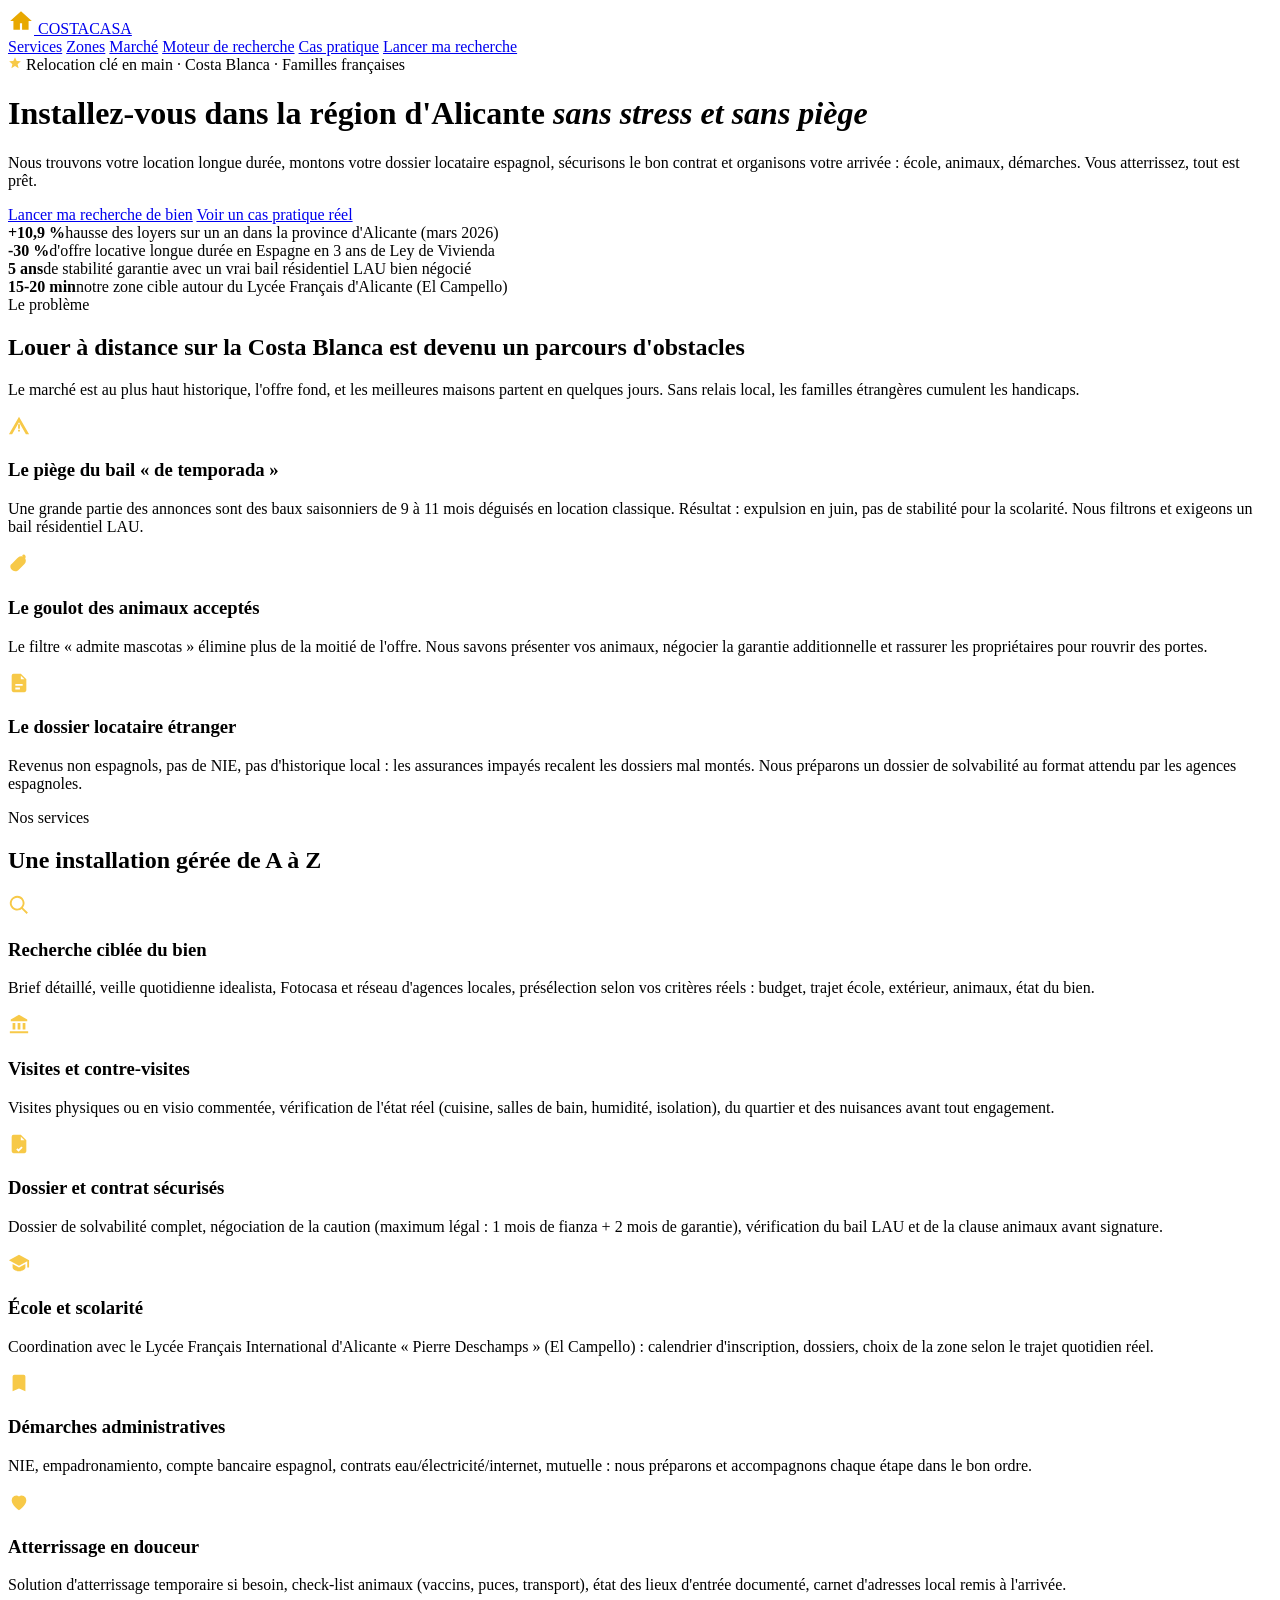
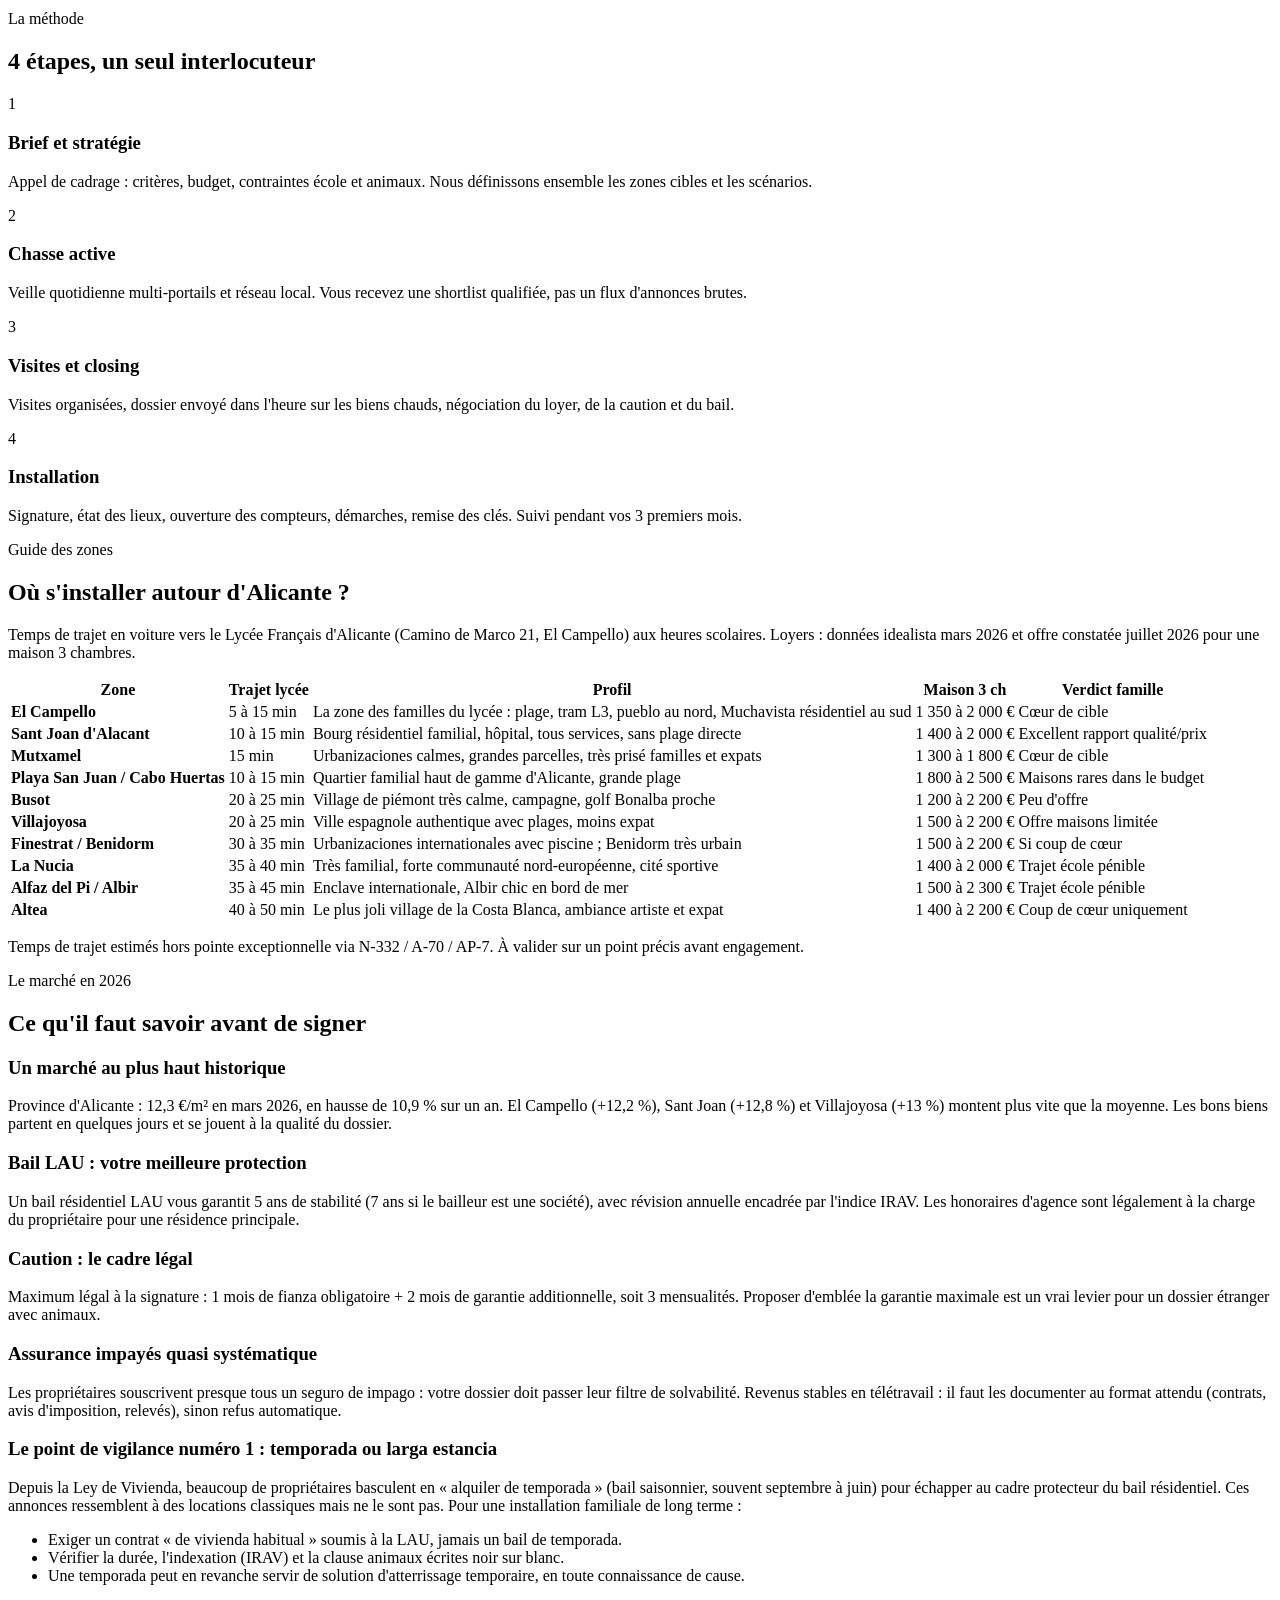
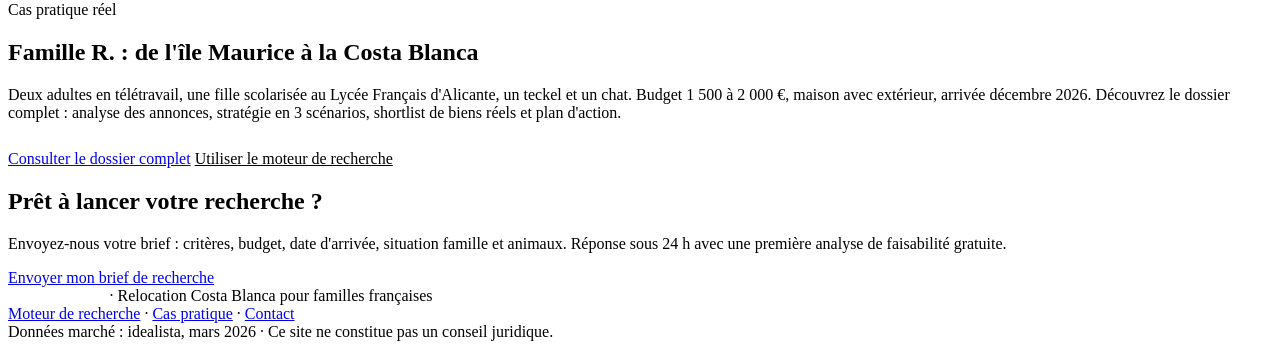
==== index.html @ 90f507fb "feat: index.html" ====
<!DOCTYPE html>
<html lang="fr">
<head>
<meta charset="UTF-8">
<meta name="viewport" content="width=device-width, initial-scale=1.0">
<title>Costa Casa · Relocation Alicante pour familles françaises</title>
<meta name="description" content="Agence de relocation sur la Costa Blanca : nous trouvons votre location longue durée dans la région d'Alicante et gérons votre installation de A à Z. Spécialistes des familles françaises et du Lycée Français d'Alicante.">
<link rel="preconnect" href="https://fonts.googleapis.com">
<link href="https://fonts.googleapis.com/css2?family=Inter:wght@400;500;600;700;800&display=swap" rel="stylesheet">
<link rel="stylesheet" href="styles.css">
<link rel="icon" href="data:image/svg+xml,<svg xmlns='http://www.w3.org/2000/svg' viewBox='0 0 24 24'><path fill='%23e8a800' d='M12 3 2 12h3v8h6v-6h2v6h6v-8h3z'/></svg>">
</head>
<body>

<nav>
  <div class="container nav-inner">
    <a class="logo" href="index.html">
      <svg width="26" height="26" viewBox="0 0 24 24"><path fill="#e8a800" d="M12 3 2 12h3v8h6v-6h2v6h6v-8h3z"/></svg>
      COSTA<span>CASA</span>
    </a>
    <div class="nav-links">
      <a href="#services">Services</a>
      <a href="#zones">Zones</a>
      <a href="#marche">Marché</a>
      <a href="recherche.html">Moteur de recherche</a>
      <a href="dossier-raphael.html">Cas pratique</a>
      <a class="nav-cta" href="#contact">Lancer ma recherche</a>
    </div>
  </div>
</nav>

<header class="hero">
  <div class="container">
    <div class="hero-badge">
      <svg width="14" height="14" viewBox="0 0 24 24" fill="#f7c948"><path d="M12 2 9.1 8.6 2 9.2l5.5 4.8L5.8 21 12 17.3 18.2 21l-1.7-7 5.5-4.8-7.1-.6z"/></svg>
      Relocation clé en main · Costa Blanca · Familles françaises
    </div>
    <h1>Installez-vous dans la région d'Alicante <em>sans stress et sans piège</em></h1>
    <p class="lead">Nous trouvons votre location longue durée, montons votre dossier locataire espagnol, sécurisons le bon contrat et organisons votre arrivée : école, animaux, démarches. Vous atterrissez, tout est prêt.</p>
    <div class="hero-ctas">
      <a class="btn btn-gold" href="#contact">Lancer ma recherche de bien</a>
      <a class="btn btn-ghost" href="dossier-raphael.html">Voir un cas pratique réel</a>
    </div>
    <div class="hero-stats">
      <div class="stat"><b>+10,9 %</b><span>hausse des loyers sur un an dans la province d'Alicante (mars 2026)</span></div>
      <div class="stat"><b>-30 %</b><span>d'offre locative longue durée en Espagne en 3 ans de Ley de Vivienda</span></div>
      <div class="stat"><b>5 ans</b><span>de stabilité garantie avec un vrai bail résidentiel LAU bien négocié</span></div>
      <div class="stat"><b>15-20 min</b><span>notre zone cible autour du Lycée Français d'Alicante (El Campello)</span></div>
    </div>
  </div>
</header>

<section id="probleme">
  <div class="container">
    <span class="section-tag">Le problème</span>
    <h2 class="section-title">Louer à distance sur la Costa Blanca est devenu un parcours d'obstacles</h2>
    <p class="section-sub">Le marché est au plus haut historique, l'offre fond, et les meilleures maisons partent en quelques jours. Sans relais local, les familles étrangères cumulent les handicaps.</p>
    <div class="grid-3">
      <div class="card">
        <div class="icon"><svg width="22" height="22" viewBox="0 0 24 24" fill="#f7c948"><path d="M12 2 1 21h22zm0 6 7.5 13h-15zM11 10v5h2v-5zm0 6v2h2v-2z"/></svg></div>
        <h3>Le piège du bail « de temporada »</h3>
        <p>Une grande partie des annonces sont des baux saisonniers de 9 à 11 mois déguisés en location classique. Résultat : expulsion en juin, pas de stabilité pour la scolarité. Nous filtrons et exigeons un bail résidentiel LAU.</p>
      </div>
      <div class="card">
        <div class="icon"><svg width="22" height="22" viewBox="0 0 24 24" fill="#f7c948"><path d="M4.5 12.5 3 14c-1.5 3 1 7 5 7 2 0 3-1 4-2l6-6c2-2 2-5 0-7s-5-2-7 0l-1.2 1.2M18 8s2-2 1-4c-.7-1.4-2.5-1.5-3.5-.5"/><circle cx="6" cy="17" r="1.5"/></svg></div>
        <h3>Le goulot des animaux acceptés</h3>
        <p>Le filtre « admite mascotas » élimine plus de la moitié de l'offre. Nous savons présenter vos animaux, négocier la garantie additionnelle et rassurer les propriétaires pour rouvrir des portes.</p>
      </div>
      <div class="card">
        <div class="icon"><svg width="22" height="22" viewBox="0 0 24 24" fill="#f7c948"><path d="M14 2H6a2 2 0 0 0-2 2v16a2 2 0 0 0 2 2h12a2 2 0 0 0 2-2V8zm0 2 4 4h-4zM8 13h8v2H8zm0 4h5v2H8z"/></svg></div>
        <h3>Le dossier locataire étranger</h3>
        <p>Revenus non espagnols, pas de NIE, pas d'historique local : les assurances impayés recalent les dossiers mal montés. Nous préparons un dossier de solvabilité au format attendu par les agences espagnoles.</p>
      </div>
    </div>
  </div>
</section>

<section id="services" class="alt">
  <div class="container">
    <span class="section-tag">Nos services</span>
    <h2 class="section-title">Une installation gérée de A à Z</h2>
    <div class="grid-3">
      <div class="card">
        <div class="icon"><svg width="22" height="22" viewBox="0 0 24 24" fill="#f7c948"><path d="M10 2a8 8 0 1 0 4.9 14.3l5.4 5.4 1.4-1.4-5.4-5.4A8 8 0 0 0 10 2m0 2a6 6 0 1 1 0 12 6 6 0 0 1 0-12"/></svg></div>
        <h3>Recherche ciblée du bien</h3>
        <p>Brief détaillé, veille quotidienne idealista, Fotocasa et réseau d'agences locales, présélection selon vos critères réels : budget, trajet école, extérieur, animaux, état du bien.</p>
      </div>
      <div class="card">
        <div class="icon"><svg width="22" height="22" viewBox="0 0 24 24" fill="#f7c948"><path d="M12 2 3 7v2h18V7zm-7 9v7h3v-7zm5.5 0v7h3v-7zM16 11v7h3v-7zM2 20v2h20v-2z"/></svg></div>
        <h3>Visites et contre-visites</h3>
        <p>Visites physiques ou en visio commentée, vérification de l'état réel (cuisine, salles de bain, humidité, isolation), du quartier et des nuisances avant tout engagement.</p>
      </div>
      <div class="card">
        <div class="icon"><svg width="22" height="22" viewBox="0 0 24 24" fill="#f7c948"><path d="M14 2H6a2 2 0 0 0-2 2v16a2 2 0 0 0 2 2h12a2 2 0 0 0 2-2V8zm2 14-4.5 4.5L9 18l1.4-1.4 1.1 1.1L14.6 14.6zM14 4l4 4h-4z"/></svg></div>
        <h3>Dossier et contrat sécurisés</h3>
        <p>Dossier de solvabilité complet, négociation de la caution (maximum légal : 1 mois de fianza + 2 mois de garantie), vérification du bail LAU et de la clause animaux avant signature.</p>
      </div>
      <div class="card">
        <div class="icon"><svg width="22" height="22" viewBox="0 0 24 24" fill="#f7c948"><path d="M12 3 1 9l11 6 9-4.9V17h2V9zM5 13.2V17c0 2 3.1 4 7 4s7-2 7-4v-3.8l-7 3.8z"/></svg></div>
        <h3>École et scolarité</h3>
        <p>Coordination avec le Lycée Français International d'Alicante « Pierre Deschamps » (El Campello) : calendrier d'inscription, dossiers, choix de la zone selon le trajet quotidien réel.</p>
      </div>
      <div class="card">
        <div class="icon"><svg width="22" height="22" viewBox="0 0 24 24" fill="#f7c948"><path d="M17 3H7a2 2 0 0 0-2 2v16l7-3 7 3V5a2 2 0 0 0-2-2"/></svg></div>
        <h3>Démarches administratives</h3>
        <p>NIE, empadronamiento, compte bancaire espagnol, contrats eau/électricité/internet, mutuelle : nous préparons et accompagnons chaque étape dans le bon ordre.</p>
      </div>
      <div class="card">
        <div class="icon"><svg width="22" height="22" viewBox="0 0 24 24" fill="#f7c948"><path d="M12 21s-8-5.3-8-11a5 5 0 0 1 8-4 5 5 0 0 1 8 4c0 5.7-8 11-8 11"/></svg></div>
        <h3>Atterrissage en douceur</h3>
        <p>Solution d'atterrissage temporaire si besoin, check-list animaux (vaccins, puces, transport), état des lieux d'entrée documenté, carnet d'adresses local remis à l'arrivée.</p>
      </div>
    </div>
  </div>
</section>

<section id="methode">
  <div class="container">
    <span class="section-tag">La méthode</span>
    <h2 class="section-title">4 étapes, un seul interlocuteur</h2>
    <div class="steps">
      <div class="step"><div class="num">1</div><h3>Brief et stratégie</h3><p>Appel de cadrage : critères, budget, contraintes école et animaux. Nous définissons ensemble les zones cibles et les scénarios.</p></div>
      <div class="step"><div class="num">2</div><h3>Chasse active</h3><p>Veille quotidienne multi-portails et réseau local. Vous recevez une shortlist qualifiée, pas un flux d'annonces brutes.</p></div>
      <div class="step"><div class="num">3</div><h3>Visites et closing</h3><p>Visites organisées, dossier envoyé dans l'heure sur les biens chauds, négociation du loyer, de la caution et du bail.</p></div>
      <div class="step"><div class="num">4</div><h3>Installation</h3><p>Signature, état des lieux, ouverture des compteurs, démarches, remise des clés. Suivi pendant vos 3 premiers mois.</p></div>
    </div>
  </div>
</section>

<section id="zones" class="alt">
  <div class="container">
    <span class="section-tag">Guide des zones</span>
    <h2 class="section-title">Où s'installer autour d'Alicante ?</h2>
    <p class="section-sub">Temps de trajet en voiture vers le Lycée Français d'Alicante (Camino de Marco 21, El Campello) aux heures scolaires. Loyers : données idealista mars 2026 et offre constatée juillet 2026 pour une maison 3 chambres.</p>
    <div class="table-wrap">
      <table>
        <thead>
          <tr><th>Zone</th><th>Trajet lycée</th><th>Profil</th><th>Maison 3 ch</th><th>Verdict famille</th></tr>
        </thead>
        <tbody>
          <tr><td><b>El Campello</b></td><td>5 à 15 min</td><td>La zone des familles du lycée : plage, tram L3, pueblo au nord, Muchavista résidentiel au sud</td><td>1 350 à 2 000 €</td><td><span class="pill pill-green">Cœur de cible</span></td></tr>
          <tr><td><b>Sant Joan d'Alacant</b></td><td>10 à 15 min</td><td>Bourg résidentiel familial, hôpital, tous services, sans plage directe</td><td>1 400 à 2 000 €</td><td><span class="pill pill-green">Excellent rapport qualité/prix</span></td></tr>
          <tr><td><b>Mutxamel</b></td><td>15 min</td><td>Urbanizaciones calmes, grandes parcelles, très prisé familles et expats</td><td>1 300 à 1 800 €</td><td><span class="pill pill-green">Cœur de cible</span></td></tr>
          <tr><td><b>Playa San Juan / Cabo Huertas</b></td><td>10 à 15 min</td><td>Quartier familial haut de gamme d'Alicante, grande plage</td><td>1 800 à 2 500 €</td><td><span class="pill pill-orange">Maisons rares dans le budget</span></td></tr>
          <tr><td><b>Busot</b></td><td>20 à 25 min</td><td>Village de piémont très calme, campagne, golf Bonalba proche</td><td>1 200 à 2 200 €</td><td><span class="pill pill-orange">Peu d'offre</span></td></tr>
          <tr><td><b>Villajoyosa</b></td><td>20 à 25 min</td><td>Ville espagnole authentique avec plages, moins expat</td><td>1 500 à 2 200 €</td><td><span class="pill pill-orange">Offre maisons limitée</span></td></tr>
          <tr><td><b>Finestrat / Benidorm</b></td><td>30 à 35 min</td><td>Urbanizaciones internationales avec piscine ; Benidorm très urbain</td><td>1 500 à 2 200 €</td><td><span class="pill pill-orange">Si coup de cœur</span></td></tr>
          <tr><td><b>La Nucia</b></td><td>35 à 40 min</td><td>Très familial, forte communauté nord-européenne, cité sportive</td><td>1 400 à 2 000 €</td><td><span class="pill pill-red">Trajet école pénible</span></td></tr>
          <tr><td><b>Alfaz del Pi / Albir</b></td><td>35 à 45 min</td><td>Enclave internationale, Albir chic en bord de mer</td><td>1 500 à 2 300 €</td><td><span class="pill pill-red">Trajet école pénible</span></td></tr>
          <tr><td><b>Altea</b></td><td>40 à 50 min</td><td>Le plus joli village de la Costa Blanca, ambiance artiste et expat</td><td>1 400 à 2 200 €</td><td><span class="pill pill-red">Coup de cœur uniquement</span></td></tr>
        </tbody>
      </table>
    </div>
    <p class="note">Temps de trajet estimés hors pointe exceptionnelle via N-332 / A-70 / AP-7. À valider sur un point précis avant engagement.</p>
  </div>
</section>

<section id="marche">
  <div class="container">
    <span class="section-tag">Le marché en 2026</span>
    <h2 class="section-title">Ce qu'il faut savoir avant de signer</h2>
    <div class="grid-2">
      <div class="card">
        <h3>Un marché au plus haut historique</h3>
        <p>Province d'Alicante : 12,3 €/m² en mars 2026, en hausse de 10,9 % sur un an. El Campello (+12,2 %), Sant Joan (+12,8 %) et Villajoyosa (+13 %) montent plus vite que la moyenne. Les bons biens partent en quelques jours et se jouent à la qualité du dossier.</p>
      </div>
      <div class="card">
        <h3>Bail LAU : votre meilleure protection</h3>
        <p>Un bail résidentiel LAU vous garantit 5 ans de stabilité (7 ans si le bailleur est une société), avec révision annuelle encadrée par l'indice IRAV. Les honoraires d'agence sont légalement à la charge du propriétaire pour une résidence principale.</p>
      </div>
      <div class="card">
        <h3>Caution : le cadre légal</h3>
        <p>Maximum légal à la signature : 1 mois de fianza obligatoire + 2 mois de garantie additionnelle, soit 3 mensualités. Proposer d'emblée la garantie maximale est un vrai levier pour un dossier étranger avec animaux.</p>
      </div>
      <div class="card">
        <h3>Assurance impayés quasi systématique</h3>
        <p>Les propriétaires souscrivent presque tous un seguro de impago : votre dossier doit passer leur filtre de solvabilité. Revenus stables en télétravail : il faut les documenter au format attendu (contrats, avis d'imposition, relevés), sinon refus automatique.</p>
      </div>
    </div>
    <div class="callout">
      <h3>Le point de vigilance numéro 1 : temporada ou larga estancia</h3>
      <p>Depuis la Ley de Vivienda, beaucoup de propriétaires basculent en « alquiler de temporada » (bail saisonnier, souvent septembre à juin) pour échapper au cadre protecteur du bail résidentiel. Ces annonces ressemblent à des locations classiques mais ne le sont pas. Pour une installation familiale de long terme :</p>
      <ul>
        <li>Exiger un contrat « de vivienda habitual » soumis à la LAU, jamais un bail de temporada.</li>
        <li>Vérifier la durée, l'indexation (IRAV) et la clause animaux écrites noir sur blanc.</li>
        <li>Une temporada peut en revanche servir de solution d'atterrissage temporaire, en toute connaissance de cause.</li>
      </ul>
    </div>
  </div>
</section>

<section id="cas" class="alt">
  <div class="container">
    <span class="section-tag">Cas pratique réel</span>
    <h2 class="section-title">Famille R. : de l'île Maurice à la Costa Blanca</h2>
    <p class="section-sub">Deux adultes en télétravail, une fille scolarisée au Lycée Français d'Alicante, un teckel et un chat. Budget 1 500 à 2 000 €, maison avec extérieur, arrivée décembre 2026. Découvrez le dossier complet : analyse des annonces, stratégie en 3 scénarios, shortlist de biens réels et plan d'action.</p>
    <div class="hero-ctas" style="margin-top:28px">
      <a class="btn btn-gold" href="dossier-raphael.html">Consulter le dossier complet</a>
      <a class="btn btn-ghost" style="color:var(--navy);border-color:var(--line)" href="recherche.html">Utiliser le moteur de recherche</a>
    </div>
  </div>
</section>

<section id="contact">
  <div class="container">
    <div class="cta-band">
      <h2>Prêt à lancer votre recherche ?</h2>
      <p>Envoyez-nous votre brief : critères, budget, date d'arrivée, situation famille et animaux. Réponse sous 24 h avec une première analyse de faisabilité gratuite.</p>
      <a class="btn btn-gold" href="mailto:ceo.speedecom@gmail.com?subject=Brief%20relocation%20Alicante&body=Bonjour%2C%0A%0ANotre%20projet%20%3A%0A-%20Composition%20famille%20%3A%0A-%20Date%20d'arriv%C3%A9e%20%3A%0A-%20Budget%20mensuel%20%3A%0A-%20Type%20de%20bien%20et%20chambres%20%3A%0A-%20Ext%C3%A9rieur%20%2F%20piscine%20%3A%0A-%20Animaux%20%3A%0A-%20Zone%20souhait%C3%A9e%20%2F%20contraintes%20(%C3%A9cole%2C%20travail)%20%3A%0A%0AMerci%20!">Envoyer mon brief de recherche</a>
    </div>
  </div>
</section>

<footer>
  <div class="container footer-inner">
    <div>
      <b style="color:#fff">COSTA<span style="color:var(--gold)">CASA</span></b> · Relocation Costa Blanca pour familles françaises
    </div>
    <div>
      <a href="recherche.html">Moteur de recherche</a> · <a href="dossier-raphael.html">Cas pratique</a> · <a href="#contact">Contact</a>
    </div>
    <div>Données marché : idealista, mars 2026 · Ce site ne constitue pas un conseil juridique.</div>
  </div>
</footer>

</body>
</html>
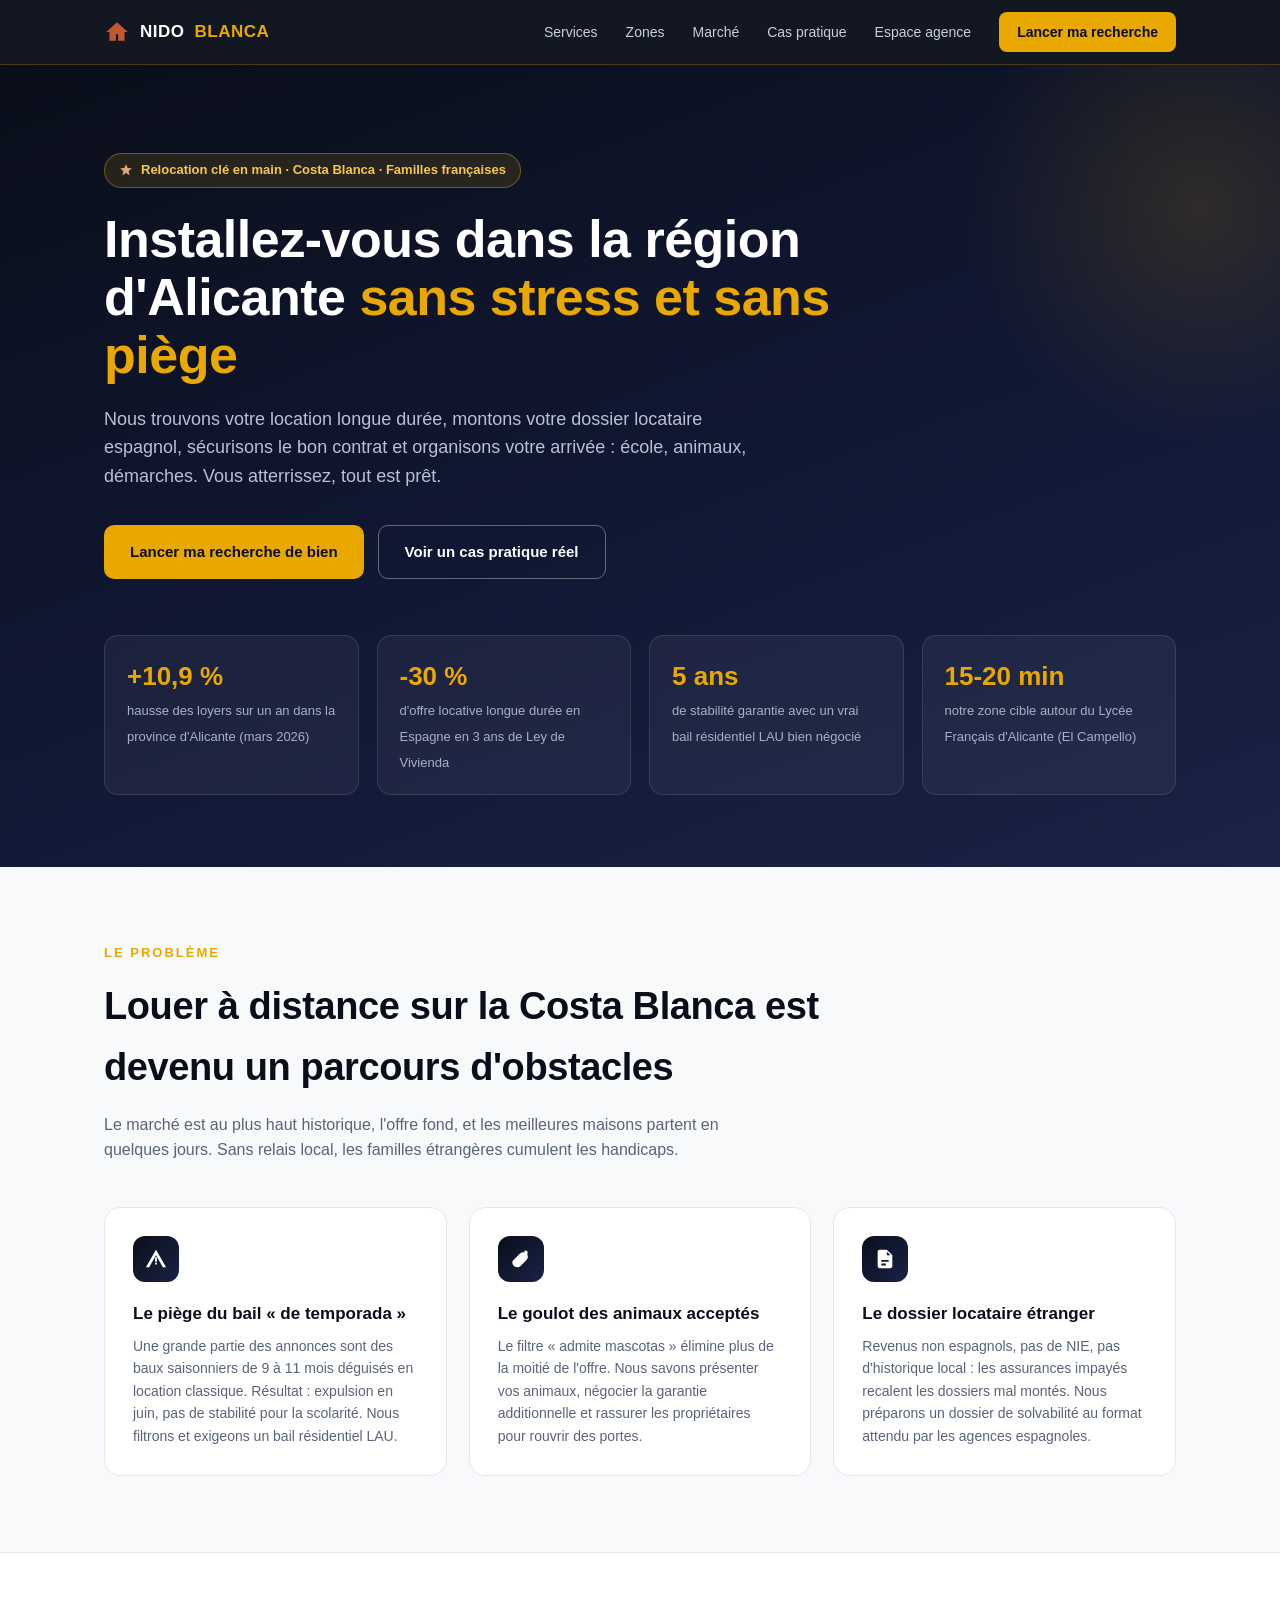
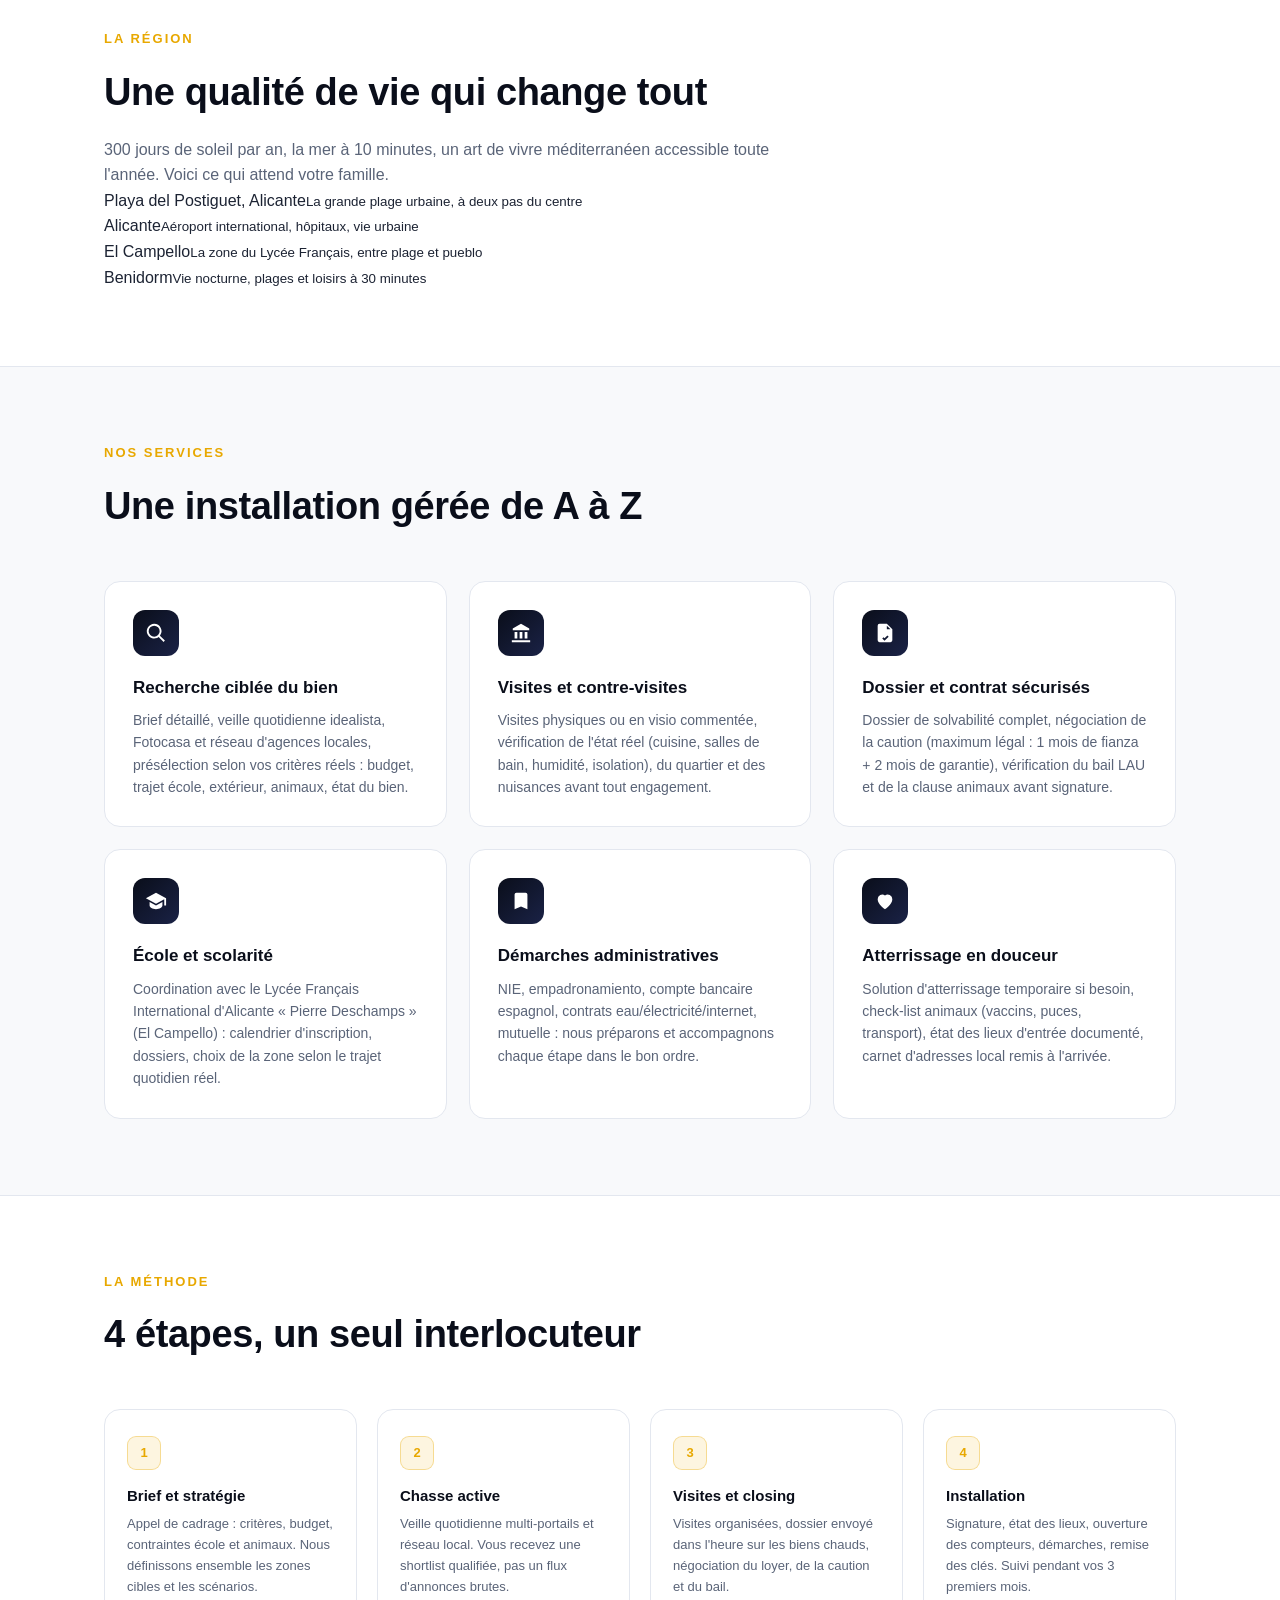
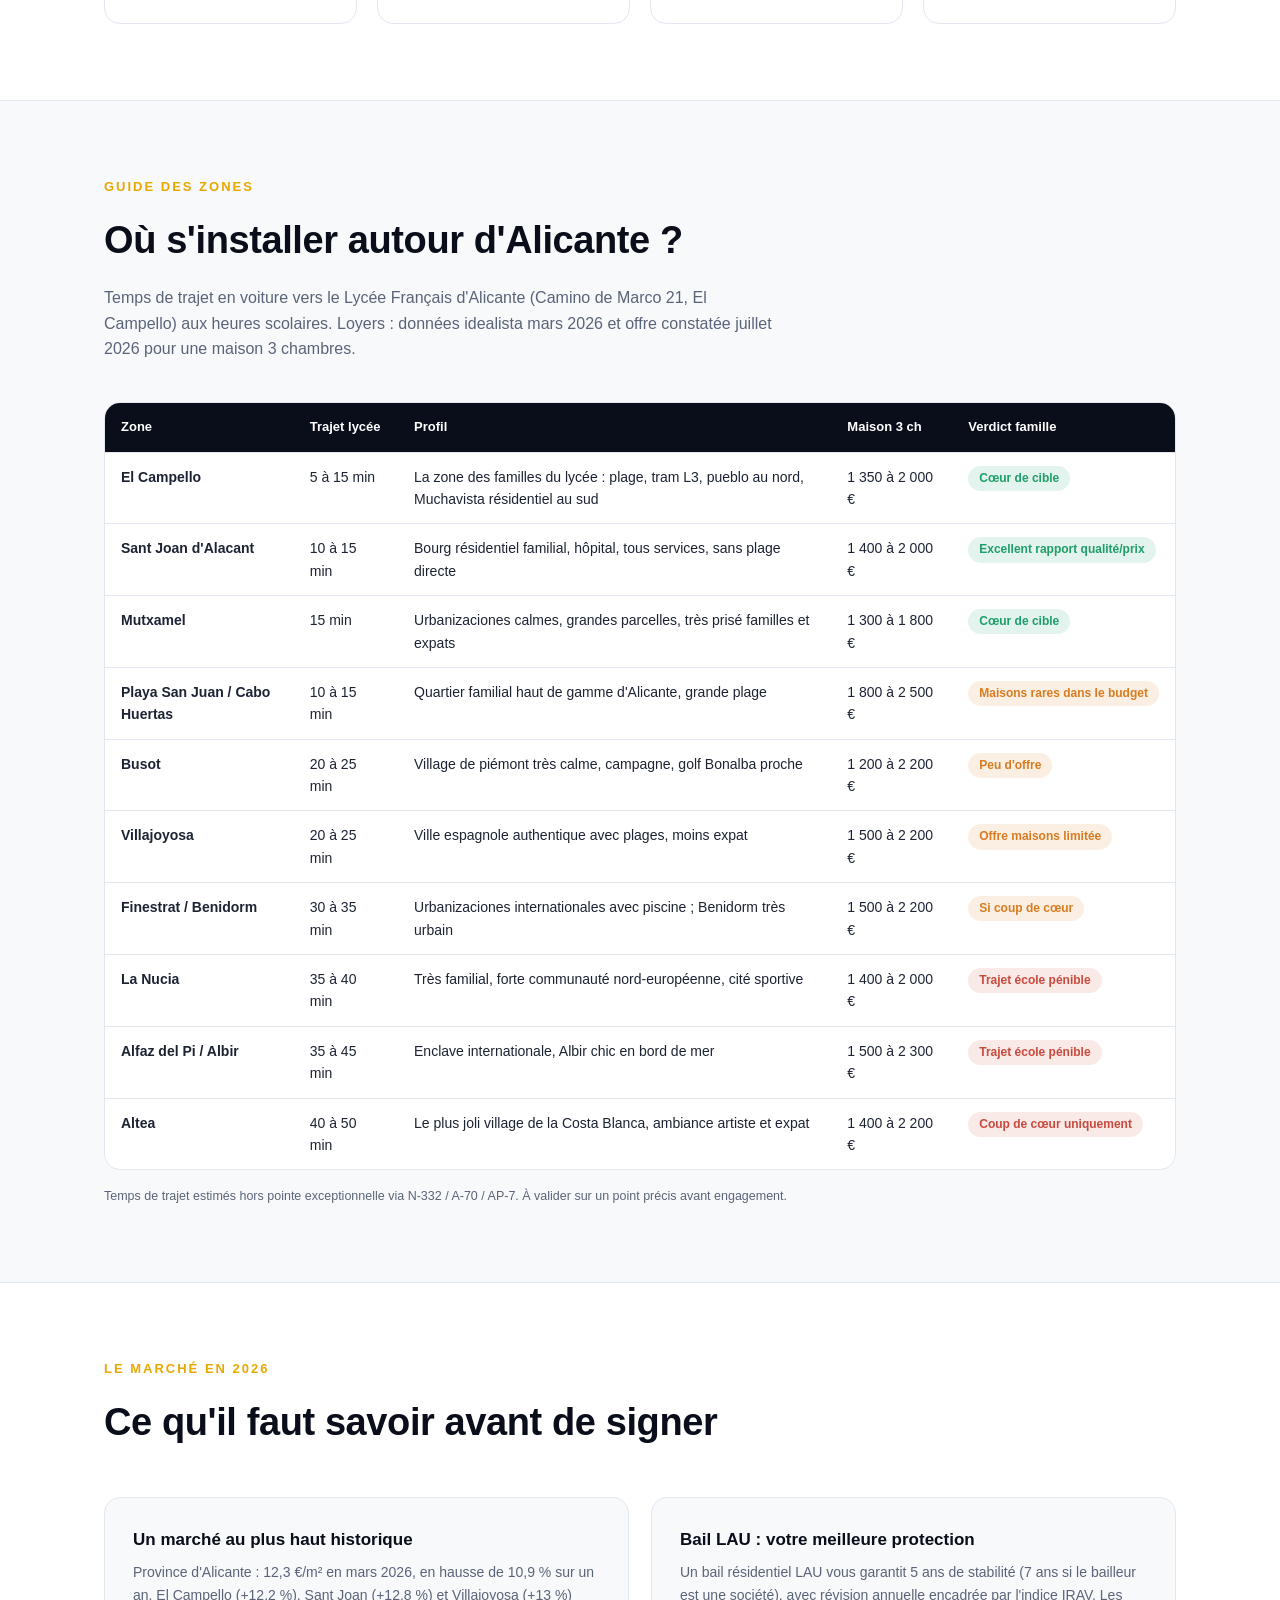
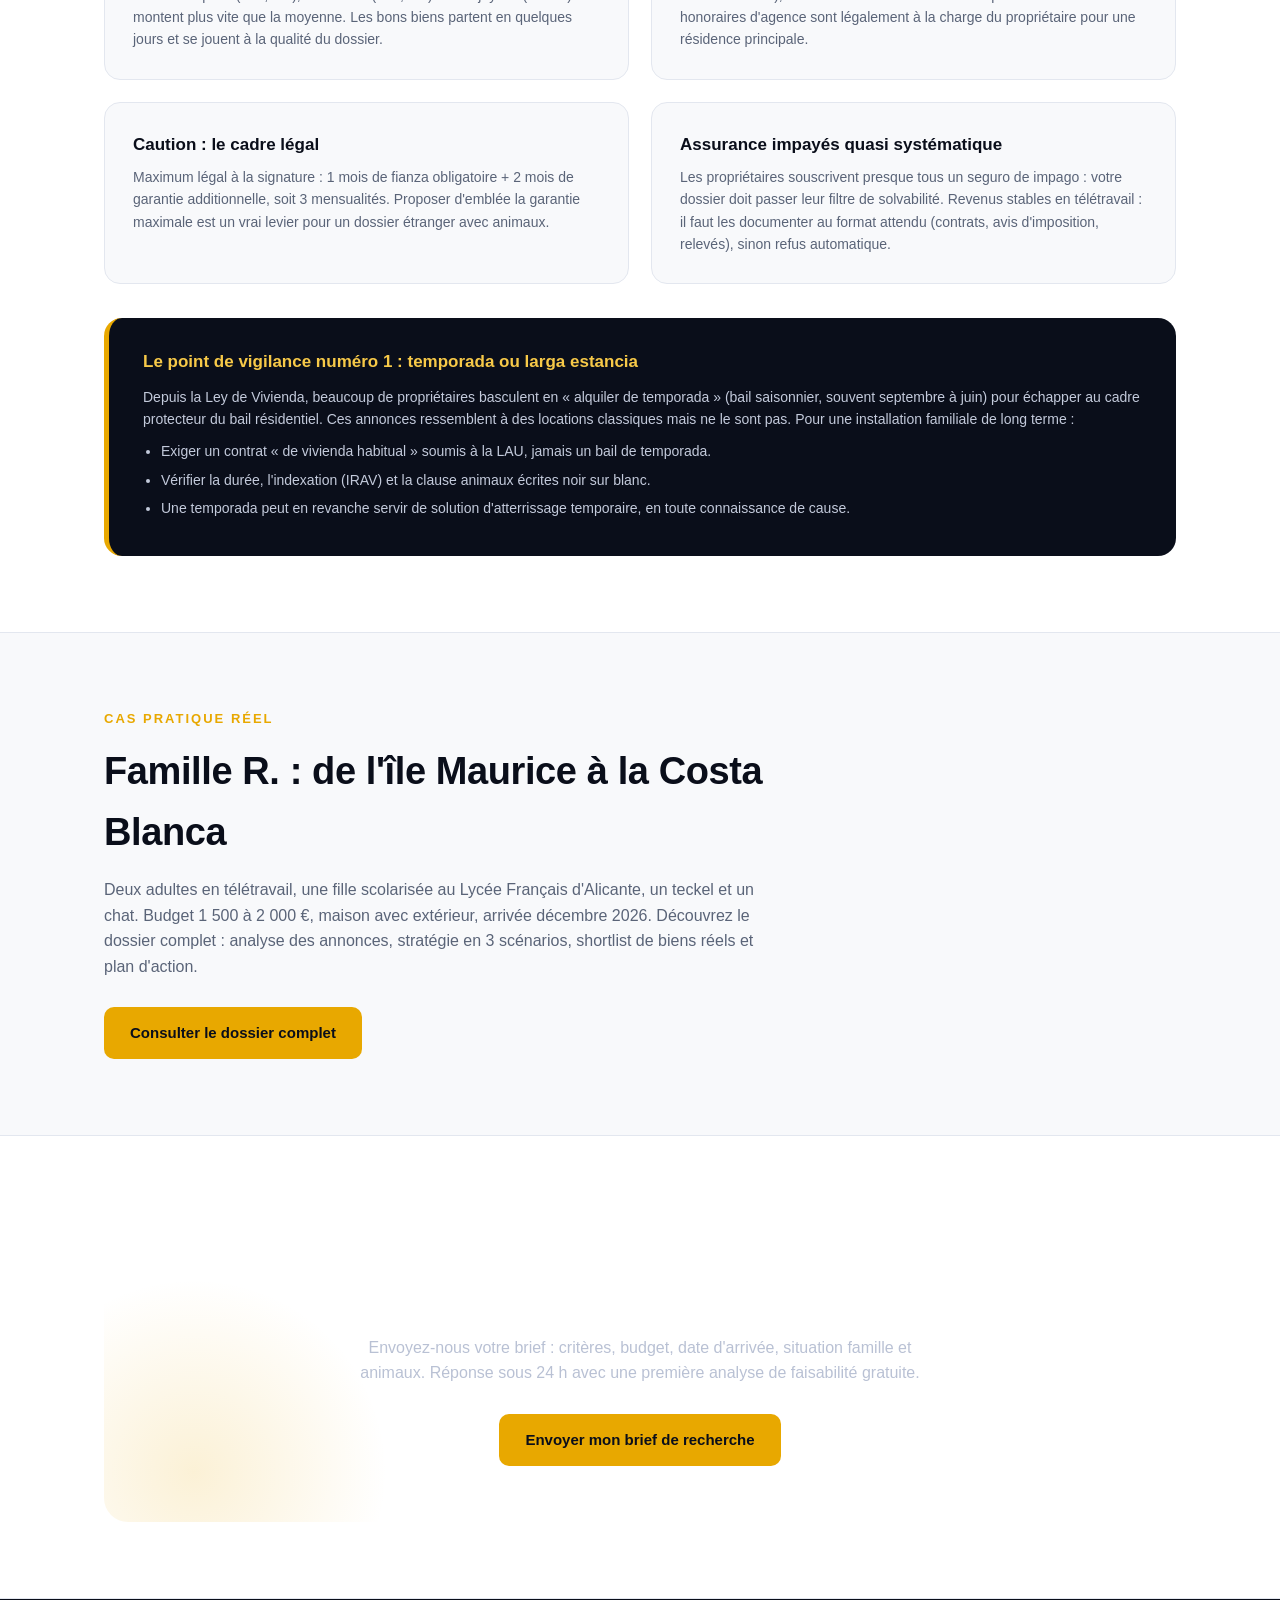
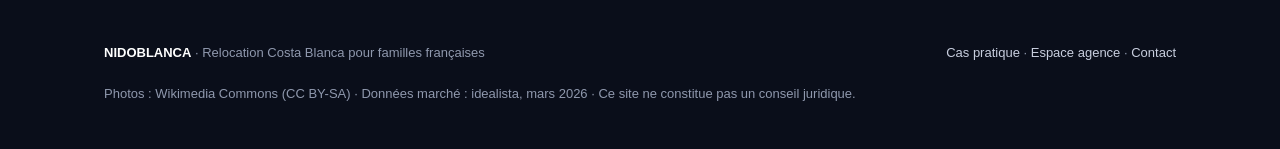
==== commit ee0be2cf: "fix: push corrected index.html (real redesign content)" ====
--- a/index.html
+++ b/index.html
@@ -3,36 +3,38 @@
 <head>
 <meta charset="UTF-8">
 <meta name="viewport" content="width=device-width, initial-scale=1.0">
-<title>Costa Casa · Relocation Alicante pour familles françaises</title>
+<title>Nido Blanca · Relocation Costa Blanca pour familles françaises</title>
 <meta name="description" content="Agence de relocation sur la Costa Blanca : nous trouvons votre location longue durée dans la région d'Alicante et gérons votre installation de A à Z. Spécialistes des familles françaises et du Lycée Français d'Alicante.">
 <link rel="preconnect" href="https://fonts.googleapis.com">
 <link href="https://fonts.googleapis.com/css2?family=Inter:wght@400;500;600;700;800&display=swap" rel="stylesheet">
 <link rel="stylesheet" href="styles.css">
-<link rel="icon" href="data:image/svg+xml,<svg xmlns='http://www.w3.org/2000/svg' viewBox='0 0 24 24'><path fill='%23e8a800' d='M12 3 2 12h3v8h6v-6h2v6h6v-8h3z'/></svg>">
+<link rel="icon" href="data:image/svg+xml,<svg xmlns='http://www.w3.org/2000/svg' viewBox='0 0 24 24'><path fill='%23c1592f' d='M12 3 2 12h3v8h6v-6h2v6h6v-8h3z'/></svg>">
 </head>
 <body>
 
 <nav>
   <div class="container nav-inner">
     <a class="logo" href="index.html">
-      <svg width="26" height="26" viewBox="0 0 24 24"><path fill="#e8a800" d="M12 3 2 12h3v8h6v-6h2v6h6v-8h3z"/></svg>
-      COSTA<span>CASA</span>
+      <svg width="26" height="26" viewBox="0 0 24 24"><path fill="#c1592f" d="M12 3 2 12h3v8h6v-6h2v6h6v-8h3z"/></svg>
+      NIDO<span>BLANCA</span>
     </a>
     <div class="nav-links">
       <a href="#services">Services</a>
       <a href="#zones">Zones</a>
       <a href="#marche">Marché</a>
-      <a href="recherche.html">Moteur de recherche</a>
       <a href="dossier-raphael.html">Cas pratique</a>
+      <a href="recherche.html" class="nav-sub">Espace agence</a>
       <a class="nav-cta" href="#contact">Lancer ma recherche</a>
     </div>
   </div>
 </nav>
 
 <header class="hero">
+  <div class="hero-bg" style="background-image:url('https://upload.wikimedia.org/wikipedia/commons/thumb/1/1b/El_Campello%2C_Costa_Blanca%2C_Spain.jpg/1920px-El_Campello%2C_Costa_Blanca%2C_Spain.jpg')"></div>
+  <div class="hero-scrim"></div>
   <div class="container">
     <div class="hero-badge">
-      <svg width="14" height="14" viewBox="0 0 24 24" fill="#f7c948"><path d="M12 2 9.1 8.6 2 9.2l5.5 4.8L5.8 21 12 17.3 18.2 21l-1.7-7 5.5-4.8-7.1-.6z"/></svg>
+      <svg width="14" height="14" viewBox="0 0 24 24" fill="#e2a37e"><path d="M12 2 9.1 8.6 2 9.2l5.5 4.8L5.8 21 12 17.3 18.2 21l-1.7-7 5.5-4.8-7.1-.6z"/></svg>
       Relocation clé en main · Costa Blanca · Familles françaises
     </div>
     <h1>Installez-vous dans la région d'Alicante <em>sans stress et sans piège</em></h1>
@@ -57,17 +59,17 @@
     <p class="section-sub">Le marché est au plus haut historique, l'offre fond, et les meilleures maisons partent en quelques jours. Sans relais local, les familles étrangères cumulent les handicaps.</p>
     <div class="grid-3">
       <div class="card">
-        <div class="icon"><svg width="22" height="22" viewBox="0 0 24 24" fill="#f7c948"><path d="M12 2 1 21h22zm0 6 7.5 13h-15zM11 10v5h2v-5zm0 6v2h2v-2z"/></svg></div>
+        <div class="icon"><svg width="22" height="22" viewBox="0 0 24 24" fill="#fff"><path d="M12 2 1 21h22zm0 6 7.5 13h-15zM11 10v5h2v-5zm0 6v2h2v-2z"/></svg></div>
         <h3>Le piège du bail « de temporada »</h3>
         <p>Une grande partie des annonces sont des baux saisonniers de 9 à 11 mois déguisés en location classique. Résultat : expulsion en juin, pas de stabilité pour la scolarité. Nous filtrons et exigeons un bail résidentiel LAU.</p>
       </div>
       <div class="card">
-        <div class="icon"><svg width="22" height="22" viewBox="0 0 24 24" fill="#f7c948"><path d="M4.5 12.5 3 14c-1.5 3 1 7 5 7 2 0 3-1 4-2l6-6c2-2 2-5 0-7s-5-2-7 0l-1.2 1.2M18 8s2-2 1-4c-.7-1.4-2.5-1.5-3.5-.5"/><circle cx="6" cy="17" r="1.5"/></svg></div>
+        <div class="icon"><svg width="22" height="22" viewBox="0 0 24 24" fill="#fff"><path d="M4.5 12.5 3 14c-1.5 3 1 7 5 7 2 0 3-1 4-2l6-6c2-2 2-5 0-7s-5-2-7 0l-1.2 1.2M18 8s2-2 1-4c-.7-1.4-2.5-1.5-3.5-.5"/><circle cx="6" cy="17" r="1.5"/></svg></div>
         <h3>Le goulot des animaux acceptés</h3>
         <p>Le filtre « admite mascotas » élimine plus de la moitié de l'offre. Nous savons présenter vos animaux, négocier la garantie additionnelle et rassurer les propriétaires pour rouvrir des portes.</p>
       </div>
       <div class="card">
-        <div class="icon"><svg width="22" height="22" viewBox="0 0 24 24" fill="#f7c948"><path d="M14 2H6a2 2 0 0 0-2 2v16a2 2 0 0 0 2 2h12a2 2 0 0 0 2-2V8zm0 2 4 4h-4zM8 13h8v2H8zm0 4h5v2H8z"/></svg></div>
+        <div class="icon"><svg width="22" height="22" viewBox="0 0 24 24" fill="#fff"><path d="M14 2H6a2 2 0 0 0-2 2v16a2 2 0 0 0 2 2h12a2 2 0 0 0 2-2V8zm0 2 4 4h-4zM8 13h8v2H8zm0 4h5v2H8z"/></svg></div>
         <h3>Le dossier locataire étranger</h3>
         <p>Revenus non espagnols, pas de NIE, pas d'historique local : les assurances impayés recalent les dossiers mal montés. Nous préparons un dossier de solvabilité au format attendu par les agences espagnoles.</p>
       </div>
@@ -75,38 +77,60 @@
   </div>
 </section>
 
-<section id="services" class="alt">
+<section class="alt">
+  <div class="container">
+    <span class="section-tag">La région</span>
+    <h2 class="section-title">Une qualité de vie qui change tout</h2>
+    <p class="section-sub">300 jours de soleil par an, la mer à 10 minutes, un art de vivre méditerranéen accessible toute l'année. Voici ce qui attend votre famille.</p>
+    <div class="gallery">
+      <div class="gphoto" style="background-image:url('https://upload.wikimedia.org/wikipedia/commons/thumb/2/20/Playa_del_Postiguet_4.jpg/1920px-Playa_del_Postiguet_4.jpg')">
+        <div class="cap">Playa del Postiguet, Alicante<small>La grande plage urbaine, à deux pas du centre</small></div>
+      </div>
+      <div class="gphoto" style="background-image:url('https://upload.wikimedia.org/wikipedia/commons/4/44/Skyline_de_Alicante.JPG')">
+        <div class="cap">Alicante<small>Aéroport international, hôpitaux, vie urbaine</small></div>
+      </div>
+      <div class="gphoto" style="background-image:url('https://upload.wikimedia.org/wikipedia/commons/thumb/3/35/El_Campello_-_Playa_1.jpg/1920px-El_Campello_-_Playa_1.jpg')">
+        <div class="cap">El Campello<small>La zone du Lycée Français, entre plage et pueblo</small></div>
+      </div>
+      <div class="gphoto" style="background-image:url('https://upload.wikimedia.org/wikipedia/commons/thumb/1/17/Carrer_Major_in_the_Old_Town_of_Benidorm%2C_Alicante%2C_Spain%2C_2024_January.jpg/1920px-Carrer_Major_in_the_Old_Town_of_Benidorm%2C_Alicante%2C_Spain%2C_2024_January.jpg')">
+        <div class="cap">Benidorm<small>Vie nocturne, plages et loisirs à 30 minutes</small></div>
+      </div>
+    </div>
+  </div>
+</section>
+
+<section id="services">
   <div class="container">
     <span class="section-tag">Nos services</span>
     <h2 class="section-title">Une installation gérée de A à Z</h2>
     <div class="grid-3">
       <div class="card">
-        <div class="icon"><svg width="22" height="22" viewBox="0 0 24 24" fill="#f7c948"><path d="M10 2a8 8 0 1 0 4.9 14.3l5.4 5.4 1.4-1.4-5.4-5.4A8 8 0 0 0 10 2m0 2a6 6 0 1 1 0 12 6 6 0 0 1 0-12"/></svg></div>
+        <div class="icon"><svg width="22" height="22" viewBox="0 0 24 24" fill="#fff"><path d="M10 2a8 8 0 1 0 4.9 14.3l5.4 5.4 1.4-1.4-5.4-5.4A8 8 0 0 0 10 2m0 2a6 6 0 1 1 0 12 6 6 0 0 1 0-12"/></svg></div>
         <h3>Recherche ciblée du bien</h3>
         <p>Brief détaillé, veille quotidienne idealista, Fotocasa et réseau d'agences locales, présélection selon vos critères réels : budget, trajet école, extérieur, animaux, état du bien.</p>
       </div>
       <div class="card">
-        <div class="icon"><svg width="22" height="22" viewBox="0 0 24 24" fill="#f7c948"><path d="M12 2 3 7v2h18V7zm-7 9v7h3v-7zm5.5 0v7h3v-7zM16 11v7h3v-7zM2 20v2h20v-2z"/></svg></div>
+        <div class="icon"><svg width="22" height="22" viewBox="0 0 24 24" fill="#fff"><path d="M12 2 3 7v2h18V7zm-7 9v7h3v-7zm5.5 0v7h3v-7zM16 11v7h3v-7zM2 20v2h20v-2z"/></svg></div>
         <h3>Visites et contre-visites</h3>
         <p>Visites physiques ou en visio commentée, vérification de l'état réel (cuisine, salles de bain, humidité, isolation), du quartier et des nuisances avant tout engagement.</p>
       </div>
       <div class="card">
-        <div class="icon"><svg width="22" height="22" viewBox="0 0 24 24" fill="#f7c948"><path d="M14 2H6a2 2 0 0 0-2 2v16a2 2 0 0 0 2 2h12a2 2 0 0 0 2-2V8zm2 14-4.5 4.5L9 18l1.4-1.4 1.1 1.1L14.6 14.6zM14 4l4 4h-4z"/></svg></div>
+        <div class="icon"><svg width="22" height="22" viewBox="0 0 24 24" fill="#fff"><path d="M14 2H6a2 2 0 0 0-2 2v16a2 2 0 0 0 2 2h12a2 2 0 0 0 2-2V8zm2 14-4.5 4.5L9 18l1.4-1.4 1.1 1.1L14.6 14.6zM14 4l4 4h-4z"/></svg></div>
         <h3>Dossier et contrat sécurisés</h3>
         <p>Dossier de solvabilité complet, négociation de la caution (maximum légal : 1 mois de fianza + 2 mois de garantie), vérification du bail LAU et de la clause animaux avant signature.</p>
       </div>
       <div class="card">
-        <div class="icon"><svg width="22" height="22" viewBox="0 0 24 24" fill="#f7c948"><path d="M12 3 1 9l11 6 9-4.9V17h2V9zM5 13.2V17c0 2 3.1 4 7 4s7-2 7-4v-3.8l-7 3.8z"/></svg></div>
+        <div class="icon"><svg width="22" height="22" viewBox="0 0 24 24" fill="#fff"><path d="M12 3 1 9l11 6 9-4.9V17h2V9zM5 13.2V17c0 2 3.1 4 7 4s7-2 7-4v-3.8l-7 3.8z"/></svg></div>
         <h3>École et scolarité</h3>
         <p>Coordination avec le Lycée Français International d'Alicante « Pierre Deschamps » (El Campello) : calendrier d'inscription, dossiers, choix de la zone selon le trajet quotidien réel.</p>
       </div>
       <div class="card">
-        <div class="icon"><svg width="22" height="22" viewBox="0 0 24 24" fill="#f7c948"><path d="M17 3H7a2 2 0 0 0-2 2v16l7-3 7 3V5a2 2 0 0 0-2-2"/></svg></div>
+        <div class="icon"><svg width="22" height="22" viewBox="0 0 24 24" fill="#fff"><path d="M17 3H7a2 2 0 0 0-2 2v16l7-3 7 3V5a2 2 0 0 0-2-2"/></svg></div>
         <h3>Démarches administratives</h3>
         <p>NIE, empadronamiento, compte bancaire espagnol, contrats eau/électricité/internet, mutuelle : nous préparons et accompagnons chaque étape dans le bon ordre.</p>
       </div>
       <div class="card">
-        <div class="icon"><svg width="22" height="22" viewBox="0 0 24 24" fill="#f7c948"><path d="M12 21s-8-5.3-8-11a5 5 0 0 1 8-4 5 5 0 0 1 8 4c0 5.7-8 11-8 11"/></svg></div>
+        <div class="icon"><svg width="22" height="22" viewBox="0 0 24 24" fill="#fff"><path d="M12 21s-8-5.3-8-11a5 5 0 0 1 8-4 5 5 0 0 1 8 4c0 5.7-8 11-8 11"/></svg></div>
         <h3>Atterrissage en douceur</h3>
         <p>Solution d'atterrissage temporaire si besoin, check-list animaux (vaccins, puces, transport), état des lieux d'entrée documenté, carnet d'adresses local remis à l'arrivée.</p>
       </div>
@@ -114,7 +138,7 @@
   </div>
 </section>
 
-<section id="methode">
+<section id="methode" class="alt">
   <div class="container">
     <span class="section-tag">La méthode</span>
     <h2 class="section-title">4 étapes, un seul interlocuteur</h2>
@@ -127,7 +151,7 @@
   </div>
 </section>
 
-<section id="zones" class="alt">
+<section id="zones">
   <div class="container">
     <span class="section-tag">Guide des zones</span>
     <h2 class="section-title">Où s'installer autour d'Alicante ?</h2>
@@ -155,7 +179,7 @@
   </div>
 </section>
 
-<section id="marche">
+<section id="marche" class="alt">
   <div class="container">
     <span class="section-tag">Le marché en 2026</span>
     <h2 class="section-title">Ce qu'il faut savoir avant de signer</h2>
@@ -189,21 +213,20 @@
   </div>
 </section>
 
-<section id="cas" class="alt">
+<section id="cas">
   <div class="container">
     <span class="section-tag">Cas pratique réel</span>
     <h2 class="section-title">Famille R. : de l'île Maurice à la Costa Blanca</h2>
     <p class="section-sub">Deux adultes en télétravail, une fille scolarisée au Lycée Français d'Alicante, un teckel et un chat. Budget 1 500 à 2 000 €, maison avec extérieur, arrivée décembre 2026. Découvrez le dossier complet : analyse des annonces, stratégie en 3 scénarios, shortlist de biens réels et plan d'action.</p>
     <div class="hero-ctas" style="margin-top:28px">
       <a class="btn btn-gold" href="dossier-raphael.html">Consulter le dossier complet</a>
-      <a class="btn btn-ghost" style="color:var(--navy);border-color:var(--line)" href="recherche.html">Utiliser le moteur de recherche</a>
-    </div>
-  </div>
-</section>
-
-<section id="contact">
-  <div class="container">
-    <div class="cta-band">
+    </div>
+  </div>
+</section>
+
+<section id="contact" class="alt">
+  <div class="container">
+    <div class="cta-band photo" style="background-image:url('https://upload.wikimedia.org/wikipedia/commons/thumb/1/1b/El_Campello%2C_Costa_Blanca%2C_Spain.jpg/1920px-El_Campello%2C_Costa_Blanca%2C_Spain.jpg')">
       <h2>Prêt à lancer votre recherche ?</h2>
       <p>Envoyez-nous votre brief : critères, budget, date d'arrivée, situation famille et animaux. Réponse sous 24 h avec une première analyse de faisabilité gratuite.</p>
       <a class="btn btn-gold" href="mailto:ceo.speedecom@gmail.com?subject=Brief%20relocation%20Alicante&body=Bonjour%2C%0A%0ANotre%20projet%20%3A%0A-%20Composition%20famille%20%3A%0A-%20Date%20d'arriv%C3%A9e%20%3A%0A-%20Budget%20mensuel%20%3A%0A-%20Type%20de%20bien%20et%20chambres%20%3A%0A-%20Ext%C3%A9rieur%20%2F%20piscine%20%3A%0A-%20Animaux%20%3A%0A-%20Zone%20souhait%C3%A9e%20%2F%20contraintes%20(%C3%A9cole%2C%20travail)%20%3A%0A%0AMerci%20!">Envoyer mon brief de recherche</a>
@@ -214,12 +237,12 @@
 <footer>
   <div class="container footer-inner">
     <div>
-      <b style="color:#fff">COSTA<span style="color:var(--gold)">CASA</span></b> · Relocation Costa Blanca pour familles françaises
+      <b style="color:#fff">NIDO<span style="color:var(--terracotta)">BLANCA</span></b> · Relocation Costa Blanca pour familles françaises
     </div>
     <div>
-      <a href="recherche.html">Moteur de recherche</a> · <a href="dossier-raphael.html">Cas pratique</a> · <a href="#contact">Contact</a>
-    </div>
-    <div>Données marché : idealista, mars 2026 · Ce site ne constitue pas un conseil juridique.</div>
+      <a href="dossier-raphael.html">Cas pratique</a> · <a href="recherche.html">Espace agence</a> · <a href="#contact">Contact</a>
+    </div>
+    <div>Photos : Wikimedia Commons (CC BY-SA) · Données marché : idealista, mars 2026 · Ce site ne constitue pas un conseil juridique.</div>
   </div>
 </footer>
 
--- a/styles.css
+++ b/styles.css
@@ -0,0 +1,170 @@
+:root{
+  --navy:#0a0e1a;
+  --navy-2:#111834;
+  --navy-3:#1a2246;
+  --gold:#e8a800;
+  --gold-light:#f7c948;
+  --bg:#f8f9fb;
+  --white:#ffffff;
+  --text:#1c2333;
+  --muted:#5a6478;
+  --line:#e3e7ef;
+  --green:#1e9e6a;
+  --red:#c94a3d;
+  --orange:#d97b1f;
+}
+*{margin:0;padding:0;box-sizing:border-box}
+html{scroll-behavior:smooth}
+body{font-family:'Inter',-apple-system,BlinkMacSystemFont,'Segoe UI',Roboto,sans-serif;color:var(--text);background:var(--bg);line-height:1.6;-webkit-font-smoothing:antialiased}
+a{color:inherit;text-decoration:none}
+.container{max-width:1120px;margin:0 auto;padding:0 24px}
+
+/* NAV */
+nav{position:sticky;top:0;z-index:50;background:rgba(10,14,26,.96);backdrop-filter:blur(8px);border-bottom:1px solid rgba(232,168,0,.25)}
+.nav-inner{display:flex;align-items:center;justify-content:space-between;height:64px}
+.logo{display:flex;align-items:center;gap:10px;color:var(--white);font-weight:800;font-size:17px;letter-spacing:.5px}
+.logo span{color:var(--gold)}
+.logo svg{flex:none}
+.nav-links{display:flex;gap:28px;align-items:center}
+.nav-links a{color:#c8cede;font-size:14px;font-weight:500;transition:color .2s}
+.nav-links a:hover{color:var(--gold-light)}
+.nav-cta{background:var(--gold);color:var(--navy)!important;padding:9px 18px;border-radius:8px;font-weight:700!important;transition:transform .15s,background .2s}
+.nav-cta:hover{background:var(--gold-light);transform:translateY(-1px)}
+@media(max-width:820px){.nav-links a:not(.nav-cta){display:none}}
+
+/* HERO */
+.hero{background:linear-gradient(160deg,var(--navy) 0%,var(--navy-2) 55%,var(--navy-3) 100%);color:var(--white);padding:88px 0 72px;position:relative;overflow:hidden}
+.hero::after{content:"";position:absolute;right:-180px;top:-120px;width:520px;height:520px;border-radius:50%;background:radial-gradient(circle,rgba(232,168,0,.14),transparent 65%)}
+.hero-badge{display:inline-flex;align-items:center;gap:8px;background:rgba(232,168,0,.12);border:1px solid rgba(232,168,0,.4);color:var(--gold-light);font-size:13px;font-weight:600;padding:6px 14px;border-radius:100px;margin-bottom:22px}
+.hero h1{font-size:clamp(30px,4.6vw,52px);font-weight:800;line-height:1.12;letter-spacing:-.5px;max-width:820px}
+.hero h1 em{font-style:normal;color:var(--gold)}
+.hero p.lead{margin-top:20px;font-size:18px;color:#b9c1d4;max-width:660px}
+.hero-ctas{margin-top:34px;display:flex;gap:14px;flex-wrap:wrap}
+.btn{display:inline-flex;align-items:center;gap:9px;padding:14px 26px;border-radius:10px;font-weight:700;font-size:15px;transition:transform .15s,box-shadow .2s,background .2s;cursor:pointer;border:none}
+.btn-gold{background:var(--gold);color:var(--navy)}
+.btn-gold:hover{background:var(--gold-light);transform:translateY(-2px);box-shadow:0 8px 24px rgba(232,168,0,.35)}
+.btn-ghost{background:transparent;color:var(--white);border:1px solid rgba(255,255,255,.35)}
+.btn-ghost:hover{border-color:var(--gold);color:var(--gold-light);transform:translateY(-2px)}
+.hero-stats{margin-top:56px;display:grid;grid-template-columns:repeat(4,1fr);gap:18px;position:relative;z-index:2}
+.stat{background:rgba(255,255,255,.05);border:1px solid rgba(255,255,255,.1);border-radius:14px;padding:20px 22px}
+.stat b{display:block;font-size:26px;color:var(--gold);font-weight:800}
+.stat span{font-size:13px;color:#a7b0c6}
+@media(max-width:760px){.hero-stats{grid-template-columns:repeat(2,1fr)}}
+
+/* SECTIONS */
+section{padding:76px 0}
+.section-tag{color:var(--gold);font-size:13px;font-weight:800;text-transform:uppercase;letter-spacing:2px;margin-bottom:12px;display:block}
+h2.section-title{font-size:clamp(26px,3.4vw,38px);font-weight:800;letter-spacing:-.4px;color:var(--navy);max-width:720px}
+p.section-sub{margin-top:14px;color:var(--muted);font-size:16px;max-width:680px}
+.alt{background:var(--white);border-top:1px solid var(--line);border-bottom:1px solid var(--line)}
+
+/* CARDS */
+.grid-3{display:grid;grid-template-columns:repeat(3,1fr);gap:22px;margin-top:44px}
+.grid-2{display:grid;grid-template-columns:repeat(2,1fr);gap:22px;margin-top:44px}
+@media(max-width:900px){.grid-3{grid-template-columns:1fr 1fr}}
+@media(max-width:640px){.grid-3,.grid-2{grid-template-columns:1fr}}
+.card{background:var(--white);border:1px solid var(--line);border-radius:16px;padding:28px;transition:transform .18s,box-shadow .18s}
+.card:hover{transform:translateY(-4px);box-shadow:0 14px 34px rgba(10,14,26,.08)}
+.card .icon{width:46px;height:46px;border-radius:12px;background:linear-gradient(135deg,var(--navy),var(--navy-3));display:flex;align-items:center;justify-content:center;margin-bottom:18px}
+.card h3{font-size:17px;font-weight:700;color:var(--navy);margin-bottom:8px}
+.card p{font-size:14px;color:var(--muted)}
+.alt .card{background:var(--bg)}
+
+/* STEPS */
+.steps{display:grid;grid-template-columns:repeat(4,1fr);gap:20px;margin-top:44px}
+@media(max-width:820px){.steps{grid-template-columns:1fr 1fr}}
+@media(max-width:520px){.steps{grid-template-columns:1fr}}
+.step{position:relative;background:var(--white);border:1px solid var(--line);border-radius:16px;padding:26px 22px}
+.step .num{font-size:13px;font-weight:800;color:var(--gold);background:rgba(232,168,0,.12);border:1px solid rgba(232,168,0,.35);width:34px;height:34px;border-radius:9px;display:flex;align-items:center;justify-content:center;margin-bottom:14px}
+.step h3{font-size:15px;font-weight:700;color:var(--navy);margin-bottom:6px}
+.step p{font-size:13px;color:var(--muted)}
+
+/* TABLE */
+.table-wrap{margin-top:40px;overflow-x:auto;border:1px solid var(--line);border-radius:16px;background:var(--white)}
+table{width:100%;border-collapse:collapse;font-size:14px;min-width:760px}
+thead{background:var(--navy);color:var(--white)}
+thead th{padding:14px 16px;text-align:left;font-weight:700;font-size:13px;white-space:nowrap}
+tbody td{padding:13px 16px;border-top:1px solid var(--line);vertical-align:top}
+tbody tr:hover{background:#fbf7ec}
+.pill{display:inline-block;padding:3px 11px;border-radius:100px;font-size:12px;font-weight:700;white-space:nowrap}
+.pill-green{background:rgba(30,158,106,.12);color:var(--green)}
+.pill-orange{background:rgba(217,123,31,.12);color:var(--orange)}
+.pill-red{background:rgba(201,74,61,.12);color:var(--red)}
+.pill-navy{background:rgba(10,14,26,.08);color:var(--navy)}
+.pill-gold{background:rgba(232,168,0,.15);color:#9a7000}
+
+/* CALLOUT */
+.callout{margin-top:34px;background:var(--navy);color:var(--white);border-radius:18px;padding:30px 34px;border-left:5px solid var(--gold)}
+.callout h3{color:var(--gold-light);font-size:17px;margin-bottom:10px}
+.callout p,.callout li{font-size:14px;color:#c3cadb}
+.callout ul{margin:10px 0 0 18px}
+.callout li{margin-bottom:6px}
+
+/* FORM / TOOL */
+.tool{background:var(--white);border:1px solid var(--line);border-radius:20px;padding:36px;margin-top:40px;box-shadow:0 10px 40px rgba(10,14,26,.06)}
+.tool-grid{display:grid;grid-template-columns:repeat(3,1fr);gap:20px}
+@media(max-width:760px){.tool-grid{grid-template-columns:1fr}}
+.field label{display:block;font-size:13px;font-weight:700;color:var(--navy);margin-bottom:7px}
+.field select,.field input{width:100%;padding:12px 14px;border:1px solid var(--line);border-radius:10px;font-size:14px;font-family:inherit;background:var(--bg);color:var(--text)}
+.field select:focus,.field input:focus{outline:2px solid var(--gold);border-color:var(--gold)}
+.checks{display:flex;flex-wrap:wrap;gap:12px;margin-top:22px}
+.check{display:flex;align-items:center;gap:8px;background:var(--bg);border:1px solid var(--line);border-radius:10px;padding:10px 16px;font-size:14px;font-weight:600;cursor:pointer;user-select:none;transition:border-color .15s,background .15s}
+.check input{accent-color:var(--gold);width:16px;height:16px}
+.check:has(input:checked){border-color:var(--gold);background:rgba(232,168,0,.08)}
+.tool-actions{margin-top:28px;display:flex;gap:14px;flex-wrap:wrap;align-items:center}
+.result-links{margin-top:24px;display:none;flex-direction:column;gap:12px}
+.result-links.visible{display:flex}
+.result-link{display:flex;align-items:center;justify-content:space-between;gap:14px;background:var(--bg);border:1px solid var(--line);border-radius:12px;padding:14px 18px;font-size:14px}
+.result-link b{color:var(--navy)}
+.result-link small{color:var(--muted);word-break:break-all;display:block;margin-top:2px}
+.result-link a{flex:none;background:var(--navy);color:var(--white);padding:9px 16px;border-radius:8px;font-weight:700;font-size:13px;transition:background .2s}
+.result-link a:hover{background:var(--navy-3)}
+
+/* LISTING CARDS */
+.listing{background:var(--white);border:1px solid var(--line);border-radius:16px;padding:24px;display:flex;flex-direction:column;gap:10px;transition:transform .18s,box-shadow .18s}
+.listing:hover{transform:translateY(-3px);box-shadow:0 12px 30px rgba(10,14,26,.08)}
+.listing .top{display:flex;justify-content:space-between;align-items:flex-start;gap:10px}
+.listing h3{font-size:16px;font-weight:700;color:var(--navy)}
+.listing .price{font-size:19px;font-weight:800;color:var(--gold);white-space:nowrap}
+.listing .meta{display:flex;flex-wrap:wrap;gap:8px}
+.listing p{font-size:13px;color:var(--muted)}
+.listing .actions{margin-top:auto;padding-top:10px}
+.listing .actions a{font-size:13px;font-weight:700;color:var(--navy);border:1px solid var(--line);padding:8px 14px;border-radius:8px;display:inline-block;transition:border-color .2s,color .2s}
+.listing .actions a:hover{border-color:var(--gold);color:#9a7000}
+
+/* VERDICT */
+.verdict{border-radius:16px;border:1px solid var(--line);background:var(--white);padding:26px;margin-top:20px}
+.verdict h3{font-size:16px;color:var(--navy);display:flex;align-items:center;gap:10px;flex-wrap:wrap}
+.verdict p{font-size:14px;color:var(--muted);margin-top:8px}
+
+/* TIMELINE */
+.timeline{margin-top:40px;position:relative;padding-left:30px}
+.timeline::before{content:"";position:absolute;left:9px;top:6px;bottom:6px;width:2px;background:var(--line)}
+.t-item{position:relative;padding-bottom:30px}
+.t-item::before{content:"";position:absolute;left:-27px;top:5px;width:14px;height:14px;border-radius:50%;background:var(--gold);border:3px solid var(--white);box-shadow:0 0 0 2px var(--gold)}
+.t-item h3{font-size:15px;font-weight:700;color:var(--navy)}
+.t-item span{font-size:12px;font-weight:800;color:var(--gold);text-transform:uppercase;letter-spacing:1px}
+.t-item p{font-size:14px;color:var(--muted);margin-top:4px}
+
+/* CTA BAND */
+.cta-band{background:linear-gradient(140deg,var(--navy),var(--navy-3));color:var(--white);border-radius:24px;padding:56px;text-align:center;position:relative;overflow:hidden}
+.cta-band::after{content:"";position:absolute;left:-120px;bottom:-160px;width:420px;height:420px;border-radius:50%;background:radial-gradient(circle,rgba(232,168,0,.16),transparent 65%)}
+.cta-band h2{font-size:clamp(24px,3vw,34px);font-weight:800}
+.cta-band p{color:#b9c1d4;margin-top:12px;max-width:560px;margin-left:auto;margin-right:auto}
+.cta-band .btn{margin-top:28px;position:relative;z-index:2}
+
+/* FOOTER */
+footer{background:var(--navy);color:#8f98ad;padding:44px 0;font-size:13px}
+.footer-inner{display:flex;justify-content:space-between;gap:20px;flex-wrap:wrap;align-items:center}
+footer a{color:#c8cede}
+footer a:hover{color:var(--gold-light)}
+
+/* PAGE HEADER (sous-pages) */
+.page-head{background:linear-gradient(160deg,var(--navy),var(--navy-3));color:var(--white);padding:64px 0 52px}
+.page-head h1{font-size:clamp(26px,3.6vw,42px);font-weight:800;letter-spacing:-.4px}
+.page-head h1 em{font-style:normal;color:var(--gold)}
+.page-head p{margin-top:12px;color:#b9c1d4;max-width:680px;font-size:16px}
+.crumb{font-size:13px;color:#8f98ad;margin-bottom:16px}
+.crumb a{color:var(--gold-light)}
+
+.note{font-size:12.5px;color:var(--muted);margin-top:16px}
